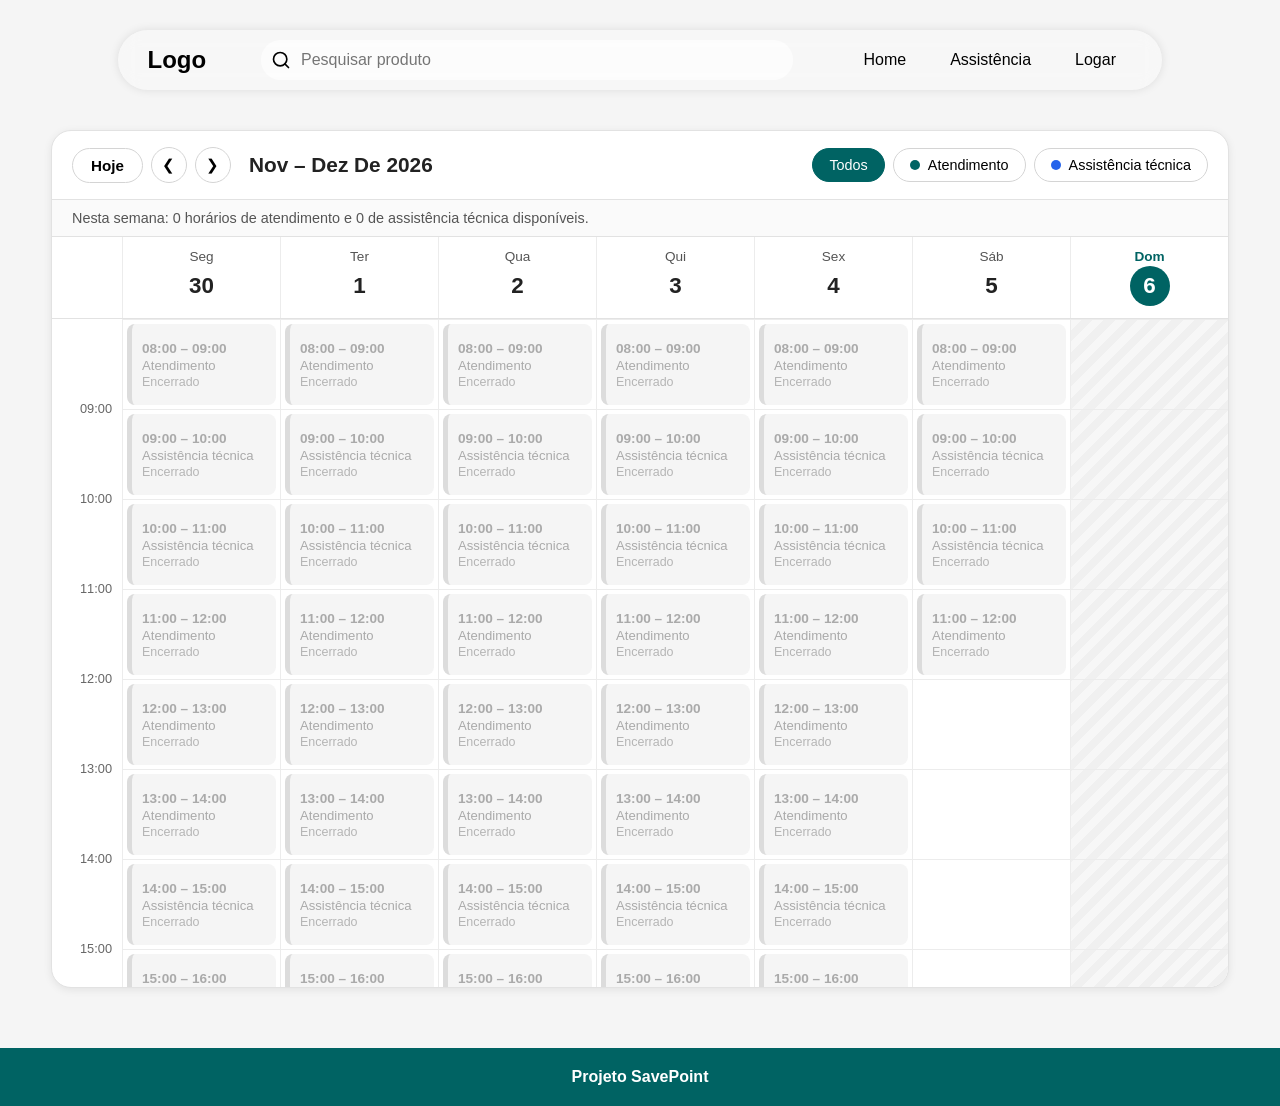
==== assist.html @ c8e8c06a "Atualização geral" ====
<!DOCTYPE html>
<html lang="pt-br" class="scrollbar">

<head>
    <meta charset="UTF-8">
    <meta name="viewport" content="width=device-width, initial-scale=1.0">
    <title>SavePoint - Assistência</title>
    <link rel="stylesheet" href="style.css">
    <link rel="stylesheet" href="assist.css">
</head>

<body>
    <header>
        <section>
            <h1 class="logo">Logo</h1>
        </section>
        <section class="search-bar">
            <div class="search-bar-icon">
                <svg width="20" height="20" viewBox="0 0 24 24" fill="none" stroke="currentColor" stroke-width="2"
                    stroke-linecap="round" stroke-linejoin="round">
                    <circle cx="11" cy="11" r="8"></circle>
                    <line x1="21" y1="21" x2="16.65" y2="16.65"></line>
                </svg>
            </div>
            <input class="search-bar-input" type="text" placeholder="Pesquisar produto" />
        </section>
        <nav>
            <a href="index.html">
                <li>Home</li>
            </a>
            <a href="assist.html">
                <li>Assistência</li>
            </a>
            <a href="login.html">
                <li>Logar</li>
            </a>
        </nav>
    </header>

    <main class="assistMain">
        <section class="calendario" aria-label="Agenda de atendimento e assistência técnica">

            <div class="calBarra">
                <div class="calNavegacao">
                    <button type="button" id="btnHoje" class="btnCal">Hoje</button>
                    <button type="button" id="btnSemanaAnterior" class="btnCalIcone" aria-label="Semana anterior"
                        title="Semana anterior">&#10094;</button>
                    <button type="button" id="btnSemanaSeguinte" class="btnCalIcone" aria-label="Próxima semana"
                        title="Próxima semana">&#10095;</button>
                    <h2 id="tituloPeriodo" aria-live="polite"></h2>
                </div>

                <div class="calFiltros" role="group" aria-label="Filtrar por tipo">
                    <button type="button" class="chip ativo" data-filtro="todos">Todos</button>
                    <button type="button" class="chip" data-filtro="atendimento">
                        <span class="ponto atendimento"></span>Atendimento
                    </button>
                    <button type="button" class="chip" data-filtro="assistencia">
                        <span class="ponto assistencia"></span>Assistência técnica
                    </button>
                </div>
            </div>

            <div class="calResumo" id="resumoSemana"></div>

            <div class="calRolagem">
                <div class="calGrade calCabecalho" id="cabecalhoDias"></div>
                <div class="calGrade calCorpo" id="corpoCalendario"></div>
            </div>
        </section>
    </main>

    <dialog id="dialogAgendamento" aria-labelledby="dialogTitulo">
        <form id="formAgendamento" method="dialog" novalidate>
            <h3 id="dialogTitulo"></h3>
            <p id="dialogHorario" class="dialogHorario"></p>

            <div id="blocoNovo">
                <div class="campoAg">
                    <label for="agNome">Nome</label>
                    <input id="agNome" type="text" autocomplete="name" required />
                </div>
                <div class="campoAg">
                    <label for="agTelefone">Telefone ou WhatsApp</label>
                    <input id="agTelefone" type="tel" autocomplete="tel" placeholder="(16) 90000-0000" required />
                </div>
                <div class="campoAg">
                    <label for="agDescricao" id="agDescricaoLabel"></label>
                    <textarea id="agDescricao" rows="3"></textarea>
                </div>
            </div>

            <div id="blocoMeu" hidden>
                <p id="meuResumo"></p>
            </div>

            <small class="erroAg" id="erroAg" role="alert"></small>

            <div class="dialogBotoes">
                <button type="button" class="btnSec" id="btnFechar">Fechar</button>
                <button type="button" class="btnPerigo" id="btnCancelar" hidden>Cancelar agendamento</button>
                <button type="submit" class="btnPrim" id="btnConfirmar">Confirmar agendamento</button>
            </div>
        </form>
    </dialog>

    <div class="toast" id="toast" role="status" aria-live="polite"></div>

    <footer>
        <section class="textFooter"><strong style="color: #fff;">Projeto SavePoint</strong></section>
    </footer>
</body>

<script src="scriptAssist.js"></script>

</html>
---- style.css ----
*{
    list-style: none;
    text-decoration: none;
    color: #000000;
    padding: 0;
    margin: 0;
}
.scrollbar{
    scrollbar-width: thin;
    scrollbar-color: rgb(0, 99, 99) #f5f5f5;
}
body{
    font-family: 'Roboto', sans-serif;
    background-color: #f5f5f5;
    width: 100%;
    display: flex;
    flex-direction: column;
    justify-content: center;
    align-items: center;
}
/*****INDEX*****/
header{
    display: flex;
    flex-direction: row;
    justify-content: space-between;
    align-items: center;
    padding: 10px;
    background-color: #ffffff44;
    width: 80%;
    border-radius: 90px;
    top: 30px;
    left: 50%;
    transform: translateX(-50%);
    position: fixed;
    z-index: 10;
    backdrop-filter: blur(10px);
    -webkit-backdrop-filter: blur(10px);
    box-shadow: 0 0 10px 0 rgba(0, 0, 0, 0.1);
}

.logo{
    font-size: 24px;
    font-weight: 600;
    color: #000000;
    margin-left: 20px;
}
.search-bar{
    display: flex;
    flex-direction: row;
    justify-content: space-between;
    align-items: center;
    padding: 10px;
    background-color: #ffffffa1;
    border-radius: 90px;
    width: 50%;
}
.search-bar-icon{
    width: 20px;
    height: 20px;
    background-color: transparent;
    border-radius: 90px;
    display: flex;
    justify-content: center;
    align-items: center;
}
.search-bar-input{
    background-color: transparent;
    border: none;
    outline: none;
    width: 100%;
    font-size: 16px;
    margin-left: 10px;
}
nav{
    display: flex;
    flex-direction: row;
    justify-content: space-between;
    align-items: center;
    gap: 12px;
    margin-right: 20px;
}
nav a{
    padding: 8px 16px;
    border-radius: 90px;
    transition: background-color 0.25s ease, box-shadow 0.25s ease;
}
nav a:hover{
    background-color: #ffffff;
    box-shadow: 0 0 10px 0 rgba(0, 0, 0, 0.08);
}
main{
    width: 100%;
    z-index: 0;
}
.banner{
    width: 100%;
    height: 600px;
    object-fit: cover;
}
.prouctsMain{
    display: flex;
    flex-direction: column;
    align-items: center;
    gap: 50px;
    width: 100%;
}
.displayBanner{
    margin-top: -250px;
    position: relative;
    display: flex;
    flex-direction: row;
}
.cardProduct {
    box-sizing: border-box;
    width: 250px;
    height: 300px;
    flex-shrink: 0;
    display: flex;
    flex-direction: column;
    gap: 8px;
    padding: 12px;
    background-color: #ffffff;
    border: 1px solid #e2e2e2;
    border-radius: 20px;
    box-shadow: 0 2px 8px rgba(0, 0, 0, 0.08);
    cursor: pointer;
    transition: transform 0.2s ease, box-shadow 0.2s ease, border-color 0.2s ease;
}

.cardProduct:hover {
    transform: translateY(-4px);
    box-shadow: 0 8px 18px rgba(0, 0, 0, 0.15);
    border-color: #000000;
}

.cardProduct img {
    width: 100%;
    height: 150px;
    object-fit: contain;
    background-color: #f5f5f5;
    border-radius: 14px;
    padding: 6px;
    box-sizing: border-box;
}

.cardProduct h3 {
    margin: 0;
    font-size: 1.2rem;
    font-weight: 600;
    line-height: 1.25;
    color: #222;
    display: -webkit-box;
    -webkit-line-clamp: 2;
    -webkit-box-orient: vertical;
    overflow: hidden;
}

.cardProduct span {
    margin-top: auto;          
    font-size: 1.15rem;
    font-weight: 700;
    color: rgb(0, 99, 99);
}oductSecundary{
    position: relative;
    display: flex;
    flex-direction: row;
}
.limitMain{
    width: 80%;
}

.carrosselContainer{
    max-width: 100%;
}
#bannerCard, #cardPromo, #cardVend {
    display: flex;              
    gap: 20px;                  
    overflow-x: auto;           
    scroll-behavior: smooth;    
    padding: 20px;
    scrollbar-width: none; 
  }
  #bannerCard::-webkit-scrollbar, #cardPromo::-webkit-scrollbar, #cardVend::-webkit-scrollbar {
    display: none;
  }
  .btn-bolinha {
    position: absolute;
    transform: translateY(-50%);
    
    width: 45px;             /* Largura e altura iguais formam o círculo */
    height: 45px;
    border-radius: 50%;      /* Deixa perfeitamente redondo */
    
    background-color: #333;
    color: #fff;
    border: none;
    font-size: 18px;
    cursor: pointer;
    box-shadow: 0 4px 8px rgba(0, 0, 0, 0.3);
    transition: background-color 0.2s, transform 0.2s;
    z-index: 10;             /* Garante que fique por cima dos cards */
  }
  .right{
    right: 50px;             
  }
  .left{
    left: 50px;         
  }
  .limitMain section.carrosselContainer{
    display: flex;
    flex-direction: row;
    justify-content: center;
    align-items: center;
}
  .btn-bolinha:hover {
    background-color: #000;
    transform: translateY(-50%) scale(1.08); /* Aumenta levemente ao passar o mouse */
  }
  .cardFooter {
    margin-top: auto;
    display: flex;
    align-items: center;
    justify-content: space-between;
    gap: 8px;
}

.cardFooter span {
    font-size: 1.1rem;
    font-weight: 700;
    color: rgb(0, 99, 99);
}

.btnCarrinho {
    width: 38px;
    height: 38px;
    flex-shrink: 0;
    display: flex;
    align-items: center;
    justify-content: center;
    border: none;
    border-radius: 50%;
    background-color: transparent;
    color: #fff;
    cursor: pointer;
    transition: background-color 0.2s ease, transform 0.15s ease;
}

.btnCarrinho:hover {
    background-color: rgb(0, 99, 99);
    transform: scale(1.1);
}

.btnCarrinho:active {
    transform: scale(0.95);
}

/* feedback ao adicionar */
.btnCarrinho.adicionado {
    background-color: rgb(0, 99, 99);
    animation: pop 0.4s ease;
}

@keyframes pop {
    0%   { transform: scale(1); }
    50%  { transform: scale(1.3); }
    100% { transform: scale(1); }
}

/*******LOGUIN***********/
/* Login - complementa o style.css (carregar depois dele) */

.loginMain {
    min-height: 100vh;
    box-sizing: border-box;
    display: flex;
    justify-content: center;
    align-items: center;
    padding: 140px 20px 60px; /* espaço para o header fixo */
}

.loginCard {
    width: 100%;
    max-width: 420px;
    box-sizing: border-box;
    padding: 32px;
    background-color: #ffffff;
    border: 1px solid #e2e2e2;
    border-radius: 20px;
    box-shadow: 0 2px 8px rgba(0, 0, 0, 0.08);
}

.loginCard h2 {
    font-size: 1.6rem;
    font-weight: 600;
    color: #222;
}

.loginSub {
    margin: 6px 0 24px;
    font-size: 0.95rem;
    color: #555;
}

.campo {
    display: flex;
    flex-direction: column;
    gap: 6px;
    margin-bottom: 18px;
}

.campo label {
    font-size: 0.9rem;
    font-weight: 600;
    color: #222;
}

.campo input,
.campoSenha {
    width: 100%;
    box-sizing: border-box;
    border: 1px solid #d4d4d4;
    border-radius: 12px;
    background-color: #f5f5f5;
    font-size: 1rem;
    transition: border-color 0.2s ease, box-shadow 0.2s ease;
}

.campo input {
    padding: 12px 14px;
    outline: none;
}

.campoSenha {
    display: flex;
    align-items: center;
}

.campoSenha input {
    border: none;
    background: transparent;
    flex: 1;
    min-width: 0;
}

.campo input:focus,
.campoSenha:focus-within {
    border-color: rgb(0, 99, 99);
    box-shadow: 0 0 0 3px rgba(0, 99, 99, 0.18);
}

.campo.invalido input,
.campo.invalido .campoSenha {
    border-color: #c62828;
}

.btnOlho {
    width: 40px;
    height: 40px;
    margin-right: 4px;
    flex-shrink: 0;
    display: flex;
    align-items: center;
    justify-content: center;
    border: none;
    border-radius: 50%;
    background: transparent;
    cursor: pointer;
    transition: background-color 0.2s ease;
}

.btnOlho:hover {
    background-color: #e8e8e8;
}

.btnOlho:focus-visible,
.btnEntrar:focus-visible,
.linkSecundario:focus-visible {
    outline: 3px solid rgba(0, 99, 99, 0.4);
    outline-offset: 2px;
}

.erro {
    min-height: 1em;
    font-size: 0.82rem;
    color: #c62828;
}

.erroGeral {
    display: block;
    margin-bottom: 12px;
}

.linhaOpcoes {
    display: flex;
    justify-content: space-between;
    align-items: center;
    gap: 12px;
    margin-bottom: 18px;
    font-size: 0.9rem;
}

.lembrar {
    display: flex;
    align-items: center;
    gap: 8px;
    cursor: pointer;
}

.lembrar input {
    accent-color: rgb(0, 99, 99);
    width: 16px;
    height: 16px;
}

.linkSecundario {
    font-weight: 600;
    color: rgb(0, 99, 99);
}

.linkSecundario:hover {
    text-decoration: underline;
}

.btnEntrar {
    width: 100%;
    padding: 13px;
    border: none;
    border-radius: 90px;
    background-color: rgb(0, 99, 99);
    color: #fff;
    font-size: 1rem;
    font-weight: 600;
    cursor: pointer;
    transition: background-color 0.2s ease, transform 0.15s ease;
}

.btnEntrar:hover {
    background-color: rgb(0, 76, 76);
}

.btnEntrar:active {
    transform: scale(0.98);
}

.btnEntrar:disabled {
    opacity: 0.6;
    cursor: not-allowed;
}

.criarConta {
    margin-top: 22px;
    text-align: center;
    font-size: 0.92rem;
    color: #555;
}

@media (max-width: 600px) {
    .loginCard {
        padding: 24px 20px;
    }
}

/******ASSISTENCIA*******/
/* Assistência - complementa o style.css (carregar depois dele) */

:root {
    --verde: rgb(0, 99, 99);
    --verde-escuro: rgb(0, 76, 76);
    --verde-claro: #e0f0f0;
    --azul: #2563eb;
    --azul-claro: #e3ecfd;
    --linha: #e2e2e2;
    --linha-hora: #ececec;
    --altura-hora: 90px;
    --largura-horas: 70px;
}

.assistMain {
    box-sizing: border-box;
    width: 100%;
    padding: 130px 20px 40px; /* espaço para o header fixo */
    display: flex;
    justify-content: center;
}

.calendario {
    width: 95%;
    max-width: 1500px;
    box-sizing: border-box;
    background-color: #ffffff;
    border: 1px solid var(--linha);
    border-radius: 20px;
    box-shadow: 0 2px 8px rgba(0, 0, 0, 0.08);
    overflow: hidden;
}

/* ---------- Barra superior ---------- */
.calBarra {
    display: flex;
    justify-content: space-between;
    align-items: center;
    flex-wrap: wrap;
    gap: 12px;
    padding: 16px 20px;
    border-bottom: 1px solid var(--linha);
}

.calNavegacao {
    display: flex;
    align-items: center;
    gap: 8px;
}

.calNavegacao h2 {
    margin-left: 10px;
    font-size: 1.3rem;
    font-weight: 600;
    color: #222;
    text-transform: capitalize;
}

.btnCal,
.btnCalIcone {
    border: 1px solid #d4d4d4;
    background-color: #ffffff;
    border-radius: 90px;
    font-size: 0.95rem;
    cursor: pointer;
    transition: background-color 0.2s ease, border-color 0.2s ease;
}

.btnCal {
    padding: 8px 18px;
    font-weight: 600;
}

.btnCalIcone {
    width: 36px;
    height: 36px;
}

.btnCal:hover,
.btnCalIcone:hover {
    background-color: var(--verde-claro);
    border-color: var(--verde);
}

.calFiltros {
    display: flex;
    gap: 8px;
    flex-wrap: wrap;
}

.chip {
    display: flex;
    align-items: center;
    gap: 8px;
    padding: 8px 16px;
    border: 1px solid #d4d4d4;
    border-radius: 90px;
    background-color: #ffffff;
    font-size: 0.9rem;
    cursor: pointer;
    transition: background-color 0.2s ease, border-color 0.2s ease;
}

.chip:hover {
    border-color: var(--verde);
}

.chip.ativo {
    background-color: var(--verde);
    border-color: var(--verde);
    color: #fff;
}

.chip.ativo .ponto {
    box-shadow: 0 0 0 2px #fff;
}

.ponto {
    width: 10px;
    height: 10px;
    border-radius: 50%;
    display: inline-block;
}

.ponto.atendimento {
    background-color: var(--verde);
}

.ponto.assistencia {
    background-color: var(--azul);
}

.calResumo {
    padding: 10px 20px;
    font-size: 0.9rem;
    color: #555;
    background-color: #fafafa;
    border-bottom: 1px solid var(--linha);
}

/* ---------- Grade ---------- */
.calRolagem {
    overflow-x: auto;
    overflow-y: auto;
    max-height: calc(100vh - 150px);
    min-height: 600px;
}

.calGrade {
    display: grid;
    grid-template-columns: var(--largura-horas) repeat(7, minmax(130px, 1fr));
    min-width: 1000px;
}

.calCabecalho {
    position: sticky;
    top: 0;
    z-index: 5;
    background-color: #ffffff;
    border-bottom: 1px solid var(--linha);
}

.diaTitulo {
    padding: 12px 8px;
    text-align: center;
    border-left: 1px solid var(--linha-hora);
}

.diaTitulo .diaSemana {
    display: block;
    font-size: 0.85rem;
    color: #555;
    text-transform: capitalize;
}

.diaTitulo .diaNumero {
    display: inline-flex;
    justify-content: center;
    align-items: center;
    min-width: 40px;
    height: 40px;
    margin-top: 2px;
    border-radius: 50%;
    font-size: 1.4rem;
    font-weight: 600;
    color: #222;
}

.diaTitulo.hoje .diaNumero {
    background-color: var(--verde);
    color: #fff;
}

.diaTitulo.hoje .diaSemana {
    color: var(--verde);
    font-weight: 600;
}

.calCorpo {
    position: relative;
}

.colHoras {
    display: flex;
    flex-direction: column;
}

.horaRotulo {
    height: var(--altura-hora);
    box-sizing: border-box;
    padding: 0 10px;
    text-align: right;
    font-size: 0.8rem;
    color: #666;
    transform: translateY(-8px);
}

.colDia {
    position: relative;
    display: flex;
    flex-direction: column;
    border-left: 1px solid var(--linha-hora);
}

.colDia.fechado {
    background: repeating-linear-gradient(135deg, #f7f7f7, #f7f7f7 8px, #f0f0f0 8px, #f0f0f0 16px);
}

.celula {
    height: var(--altura-hora);
    box-sizing: border-box;
    padding: 4px;
    border-top: 1px solid var(--linha-hora);
}

/* ---------- Horários ---------- */
.slot {
    width: 100%;
    height: 100%;
    box-sizing: border-box;
    display: flex;
    flex-direction: column;
    justify-content: center;
    gap: 2px;
    padding: 8px 10px;
    border: none;
    border-left: 5px solid transparent;
    border-radius: 8px;
    text-align: left;
    font-size: 0.85rem;
    transition: transform 0.15s ease, box-shadow 0.15s ease;
}

.slot .slotHora {
    font-weight: 700;
    font-size: 0.85rem;
}

.slot .slotTipo {
    font-size: 0.82rem;
}

.slot .slotStatus {
    font-size: 0.78rem;
    opacity: 0.85;
}

.slot.livre {
    cursor: pointer;
}

.slot.livre:hover {
    transform: translateY(-2px);
    box-shadow: 0 4px 10px rgba(0, 0, 0, 0.15);
}

.slot.livre.atendimento {
    background-color: var(--verde-claro);
    border-left-color: var(--verde);
}

.slot.livre.assistencia {
    background-color: var(--azul-claro);
    border-left-color: var(--azul);
}

.slot.ocupado {
    background-color: #ececec;
    border-left-color: #b5b5b5;
    color: #777;
    cursor: not-allowed;
}

.slot.ocupado * {
    color: #777;
}

.slot.passado {
    background-color: #f5f5f5;
    border-left-color: #dcdcdc;
    cursor: default;
}

.slot.passado * {
    color: #aaa;
}

.slot.meu {
    cursor: pointer;
    background-color: var(--verde);
    border-left-color: #003c3c;
}

.slot.meu.assistencia {
    background-color: var(--azul);
    border-left-color: #153f9f;
}

.slot.meu * {
    color: #fff;
}

.slot.meu:hover {
    transform: translateY(-2px);
    box-shadow: 0 4px 10px rgba(0, 0, 0, 0.25);
}

.slot:focus-visible,
.chip:focus-visible,
.btnCal:focus-visible,
.btnCalIcone:focus-visible {
    outline: 3px solid rgba(0, 99, 99, 0.45);
    outline-offset: 2px;
}

.slotVazio {
    width: 100%;
    height: 100%;
}

/* linha do horário atual */
.linhaAgora {
    position: absolute;
    left: 0;
    right: 0;
    height: 2px;
    background-color: #d32f2f;
    z-index: 3;
    pointer-events: none;
}

.linhaAgora::before {
    content: "";
    position: absolute;
    left: -5px;
    top: -4px;
    width: 10px;
    height: 10px;
    border-radius: 50%;
    background-color: #d32f2f;
}

/* ---------- Diálogo ---------- */
dialog {
    margin: auto; /* o reset global (* { margin: 0 }) tira o centro padrão */
    width: min(440px, calc(100% - 32px));
    box-sizing: border-box;
    padding: 28px;
    border: 1px solid var(--linha);
    border-radius: 20px;
    box-shadow: 0 12px 40px rgba(0, 0, 0, 0.25);
}

dialog::backdrop {
    background-color: rgba(0, 0, 0, 0.4);
}

dialog h3 {
    font-size: 1.3rem;
    font-weight: 600;
    color: #222;
}

.dialogHorario {
    margin: 4px 0 18px;
    font-size: 0.95rem;
    color: #555;
    text-transform: capitalize;
}

.campoAg {
    display: flex;
    flex-direction: column;
    gap: 6px;
    margin-bottom: 14px;
}

.campoAg label {
    font-size: 0.9rem;
    font-weight: 600;
}

.campoAg input,
.campoAg textarea {
    padding: 11px 13px;
    border: 1px solid #d4d4d4;
    border-radius: 12px;
    background-color: #f5f5f5;
    font-family: inherit;
    font-size: 1rem;
    resize: vertical;
    outline: none;
    transition: border-color 0.2s ease, box-shadow 0.2s ease;
}

.campoAg input:focus,
.campoAg textarea:focus {
    border-color: var(--verde);
    box-shadow: 0 0 0 3px rgba(0, 99, 99, 0.18);
}

#blocoMeu p {
    margin-bottom: 14px;
    line-height: 1.5;
}

.erroAg {
    display: block;
    min-height: 1em;
    margin-bottom: 10px;
    font-size: 0.85rem;
    color: #c62828;
}

.dialogBotoes {
    display: flex;
    justify-content: flex-end;
    flex-wrap: wrap;
    gap: 10px;
}

.btnPrim,
.btnSec,
.btnPerigo {
    padding: 10px 20px;
    border-radius: 90px;
    font-size: 0.95rem;
    font-weight: 600;
    cursor: pointer;
    transition: background-color 0.2s ease;
}

.btnPrim {
    border: none;
    background-color: var(--verde);
    color: #fff;
}

.btnPrim:hover {
    background-color: var(--verde-escuro);
}

.btnSec {
    border: 1px solid #d4d4d4;
    background-color: #fff;
}

.btnSec:hover {
    background-color: #f0f0f0;
}

.btnPerigo {
    border: 1px solid #c62828;
    background-color: #fff;
    color: #c62828;
}

.btnPerigo:hover {
    background-color: #fdecec;
}

.btnPrim:focus-visible,
.btnSec:focus-visible,
.btnPerigo:focus-visible {
    outline: 3px solid rgba(0, 99, 99, 0.45);
    outline-offset: 2px;
}

[hidden] {
    display: none !important;
}

/* ---------- Aviso ---------- */
.toast {
    position: fixed;
    left: 50%;
    bottom: 30px;
    transform: translate(-50%, 20px);
    padding: 12px 22px;
    border-radius: 90px;
    background-color: #222;
    color: #fff;
    font-size: 0.95rem;
    opacity: 0;
    pointer-events: none;
    transition: opacity 0.25s ease, transform 0.25s ease;
    z-index: 30;
}

.toast.visivel {
    opacity: 1;
    transform: translate(-50%, 0);
}

@media (prefers-reduced-motion: reduce) {
    .slot,
    .toast {
        transition: none;
    }
}

@media (max-width: 700px) {
    .assistMain {
        padding: 110px 8px 30px;
    }

    .calendario {
        width: 100%;
    }
}

footer{
    width: 100%;
    margin-top: 20px;
    text-align: center;
}
.textFooter{
    background-color: rgb(0, 99, 99);
    padding: 20px;
}
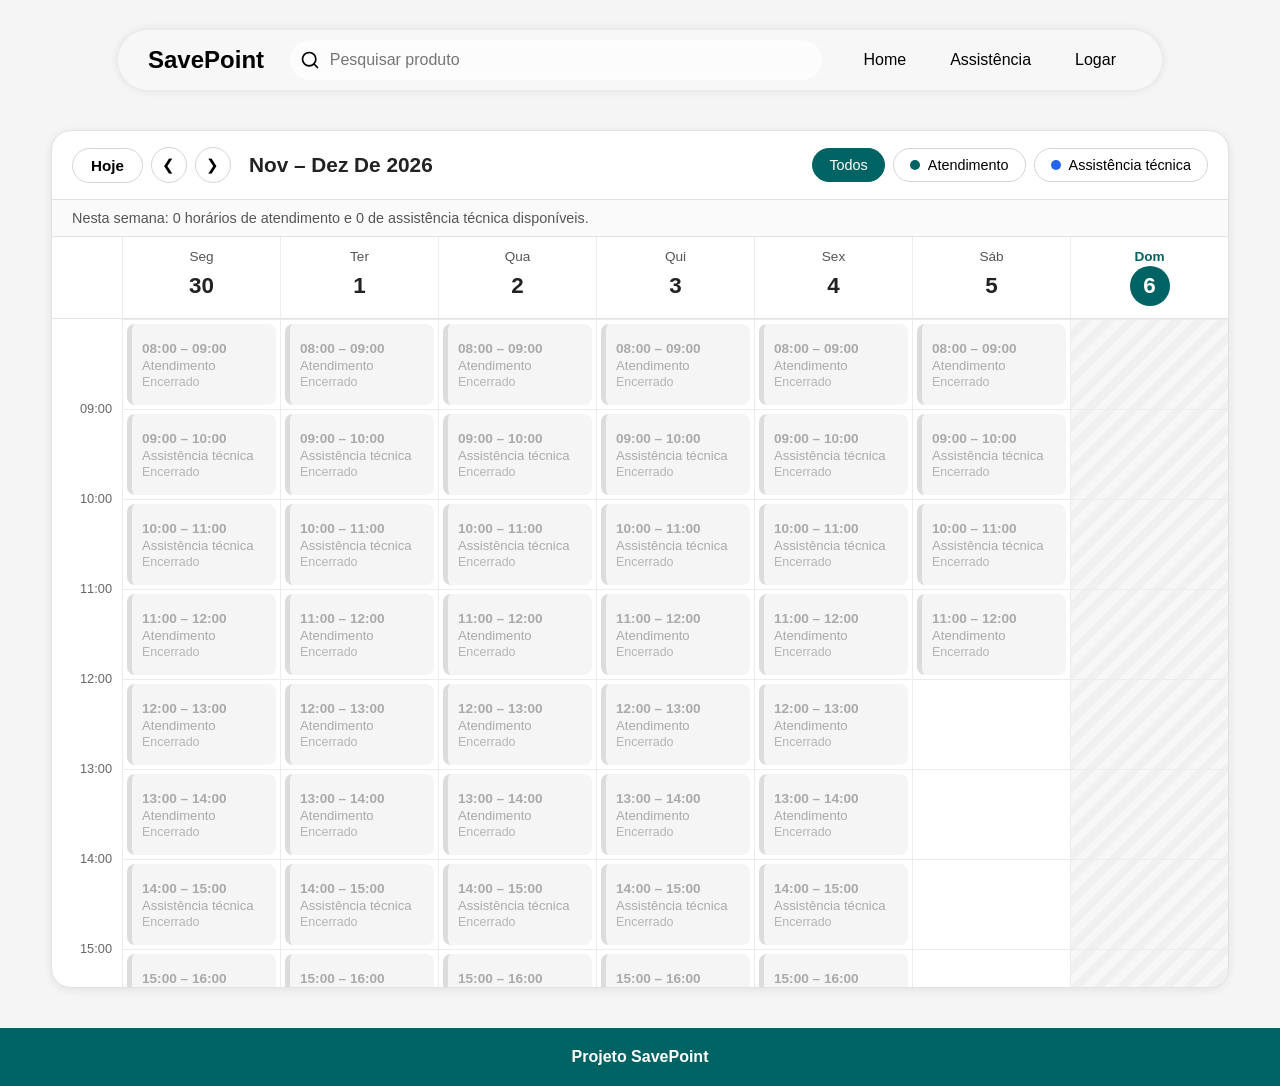
==== commit 2b545a15: "Adição de paginas" ====
--- a/assist.html
+++ b/assist.html
@@ -12,7 +12,7 @@
 <body>
     <header>
         <section>
-            <h1 class="logo">Logo</h1>
+            <h1 class="logo"><a href="index.html">SavePoint</a></h1>
         </section>
         <section class="search-bar">
             <div class="search-bar-icon">
--- a/style.css
+++ b/style.css
@@ -275,7 +275,7 @@
     display: flex;
     justify-content: center;
     align-items: center;
-    padding: 140px 20px 60px; /* espaço para o header fixo */
+    padding-top: 120px; /* espaço para o header fixo */
 }
 
 .loginCard {
@@ -994,10 +994,207 @@
 
 footer{
     width: 100%;
-    margin-top: 20px;
     text-align: center;
 }
 .textFooter{
     background-color: rgb(0, 99, 99);
     padding: 20px;
+}
+.line{
+    width: 100%;
+    height: 500px;
+    background: linear-gradient(to top, rgb(0, 99, 99), #f5f5f5);
+    margin-top: -300px;
+    z-index: -1;
+    position: absolute;
+}
+/* Página de produto - complementa o style.css (carregar depois dele) */
+
+.produtoMain {
+    box-sizing: border-box;
+    width: 100%;
+    max-width: 1100px;
+    margin: 0 auto;
+    padding: 130px 20px 40px; /* espaço para o header fixo */
+}
+
+.caminho {
+    margin-bottom: 16px;
+    font-size: 0.9rem;
+    color: #555;
+}
+
+.linkVerde {
+    color: rgb(0, 99, 99);
+    font-weight: 600;
+}
+
+.linkVerde:hover {
+    text-decoration: underline;
+}
+
+.produtoCard {
+    display: flex;
+    gap: 32px;
+    padding: 28px;
+    background-color: #ffffff;
+    border: 1px solid #e2e2e2;
+    border-radius: 20px;
+    box-shadow: 0 2px 8px rgba(0, 0, 0, 0.08);
+}
+
+.produtoImagem {
+    position: relative;
+    flex: 1;
+    min-height: 380px;
+    display: flex;
+    justify-content: center;
+    align-items: center;
+    background-color: #f5f5f5;
+    border-radius: 14px;
+    overflow: hidden;
+}
+
+.produtoImagem span {
+    color: #999;
+}
+
+.produtoImagem img {
+    position: absolute;
+    inset: 0;
+    width: 100%;
+    height: 100%;
+    object-fit: contain;
+    padding: 16px;
+    box-sizing: border-box;
+}
+
+.produtoInfo {
+    flex: 1;
+    display: flex;
+    flex-direction: column;
+    gap: 14px;
+}
+
+.produtoInfo h2 {
+    font-size: 1.7rem;
+    font-weight: 600;
+    line-height: 1.25;
+    color: #222;
+}
+
+.preco {
+    font-size: 2rem;
+    font-weight: 700;
+    color: rgb(0, 99, 99);
+}
+
+.parcela {
+    margin-top: -10px;
+    font-size: 0.95rem;
+    color: #555;
+}
+
+.descricao {
+    line-height: 1.55;
+    color: #333;
+}
+
+.beneficios {
+    display: flex;
+    flex-direction: column;
+    gap: 6px;
+    padding: 14px 16px;
+    background-color: #e0f0f0;
+    border-radius: 12px;
+    font-size: 0.92rem;
+}
+
+.beneficios li::before {
+    content: "✓ ";
+    font-weight: 700;
+    color: rgb(0, 99, 99);
+}
+
+.quantidade {
+    display: flex;
+    align-items: center;
+    gap: 14px;
+}
+
+.quantidadeControle {
+    display: flex;
+    align-items: center;
+    border: 1px solid #d4d4d4;
+    border-radius: 90px;
+    overflow: hidden;
+}
+
+.quantidadeControle button {
+    width: 38px;
+    height: 38px;
+    border: none;
+    background-color: #f5f5f5;
+    font-size: 1.1rem;
+    cursor: pointer;
+}
+
+.quantidadeControle button:hover {
+    background-color: #e0f0f0;
+}
+
+.quantidadeControle strong {
+    min-width: 40px;
+    text-align: center;
+}
+
+.acoes {
+    display: flex;
+    gap: 12px;
+    margin-top: auto;
+}
+
+.btnComprar,
+.btnAdicionar {
+    flex: 1;
+    padding: 13px;
+    border-radius: 90px;
+    font-size: 1rem;
+    font-weight: 600;
+    cursor: pointer;
+    transition: background-color 0.2s ease;
+}
+
+.btnComprar {
+    border: none;
+    background-color: rgb(0, 99, 99);
+    color: #fff;
+}
+
+.btnComprar:hover {
+    background-color: rgb(0, 76, 76);
+}
+
+.btnAdicionar {
+    border: 2px solid rgb(0, 99, 99);
+    background-color: #fff;
+    color: rgb(0, 99, 99);
+}
+
+.btnAdicionar:hover {
+    background-color: #e0f0f0;
+}
+
+@media (max-width: 800px) {
+    .produtoCard {
+        flex-direction: column;
+    }
+
+    .produtoImagem {
+        min-height: 260px;
+    }
+
+    .acoes {
+        flex-direction: column;
+    }
 }
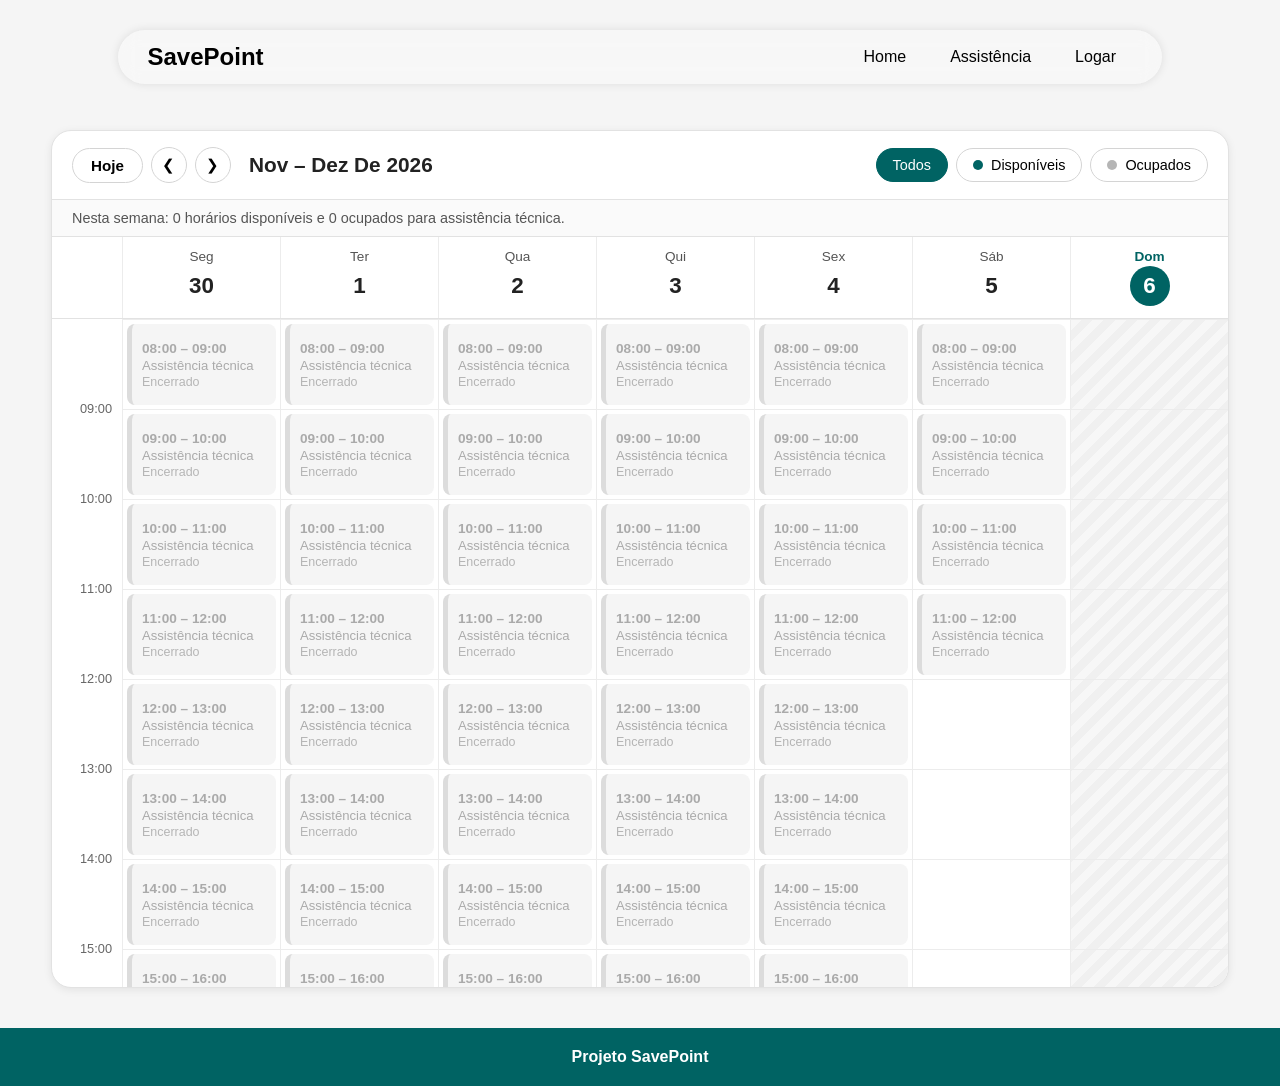
==== commit caecc677: "Atualizalção refinada" ====
--- a/assist.html
+++ b/assist.html
@@ -14,31 +14,27 @@
         <section>
             <h1 class="logo"><a href="index.html">SavePoint</a></h1>
         </section>
-        <section class="search-bar">
-            <div class="search-bar-icon">
-                <svg width="20" height="20" viewBox="0 0 24 24" fill="none" stroke="currentColor" stroke-width="2"
-                    stroke-linecap="round" stroke-linejoin="round">
-                    <circle cx="11" cy="11" r="8"></circle>
-                    <line x1="21" y1="21" x2="16.65" y2="16.65"></line>
-                </svg>
-            </div>
-            <input class="search-bar-input" type="text" placeholder="Pesquisar produto" />
-        </section>
         <nav>
             <a href="index.html">
-                <li>Home</li>
+                <li>
+                    Home
+                </li>
             </a>
             <a href="assist.html">
-                <li>Assistência</li>
+                <li>
+                    Assistência
+                </li>
             </a>
             <a href="login.html">
-                <li>Logar</li>
+                <li>
+                    Logar
+                </li>
             </a>
         </nav>
     </header>
 
     <main class="assistMain">
-        <section class="calendario" aria-label="Agenda de atendimento e assistência técnica">
+        <section class="calendario" aria-label="Agenda de assistência técnica">
 
             <div class="calBarra">
                 <div class="calNavegacao">
@@ -50,13 +46,13 @@
                     <h2 id="tituloPeriodo" aria-live="polite"></h2>
                 </div>
 
-                <div class="calFiltros" role="group" aria-label="Filtrar por tipo">
+                <div class="calFiltros" role="group" aria-label="Filtrar por disponibilidade">
                     <button type="button" class="chip ativo" data-filtro="todos">Todos</button>
-                    <button type="button" class="chip" data-filtro="atendimento">
-                        <span class="ponto atendimento"></span>Atendimento
+                    <button type="button" class="chip" data-filtro="livre">
+                        <span class="ponto livre"></span>Disponíveis
                     </button>
-                    <button type="button" class="chip" data-filtro="assistencia">
-                        <span class="ponto assistencia"></span>Assistência técnica
+                    <button type="button" class="chip" data-filtro="ocupado">
+                        <span class="ponto ocupado"></span>Ocupados
                     </button>
                 </div>
             </div>
@@ -85,6 +81,15 @@
                     <input id="agTelefone" type="tel" autocomplete="tel" placeholder="(16) 90000-0000" required />
                 </div>
                 <div class="campoAg">
+                    <label for="agServico">Serviço</label>
+                    <select id="agServico" required>
+                        <option value="">Selecione o serviço</option>
+                        <option value="celulares">Celulares</option>
+                        <option value="computadores">Computadores</option>
+                        <option value="videogames">Videogames</option>
+                    </select>
+                </div>
+                <div class="campoAg">
                     <label for="agDescricao" id="agDescricaoLabel"></label>
                     <textarea id="agDescricao" rows="3"></textarea>
                 </div>
@@ -111,6 +116,7 @@
     </footer>
 </body>
 
-<script src="scriptAssist.js"></script>
+<script src="scripts/auth.js"></script>
+<script src="scripts/scriptAssist.js"></script>
 
 </html>
--- a/style.css
+++ b/style.css
@@ -135,9 +135,9 @@
 
 .cardProduct img {
     width: 100%;
-    height: 150px;
+    height: 200px;
     object-fit: contain;
-    background-color: #f5f5f5;
+    background-color: #fff;
     border-radius: 14px;
     padding: 6px;
     box-sizing: border-box;
@@ -462,6 +462,7 @@
 
 /******ASSISTENCIA*******/
 /* Assistência - complementa o style.css (carregar depois dele) */
+/* Assistência - complementa o style.css (carregar depois dele) */
 
 :root {
     --verde: rgb(0, 99, 99);
@@ -585,12 +586,12 @@
     display: inline-block;
 }
 
-.ponto.atendimento {
+.ponto.livre {
     background-color: var(--verde);
 }
 
-.ponto.assistencia {
-    background-color: var(--azul);
+.ponto.ocupado {
+    background-color: #b5b5b5;
 }
 
 .calResumo {
@@ -737,14 +738,9 @@
     box-shadow: 0 4px 10px rgba(0, 0, 0, 0.15);
 }
 
-.slot.livre.atendimento {
+.slot.livre {
     background-color: var(--verde-claro);
     border-left-color: var(--verde);
-}
-
-.slot.livre.assistencia {
-    background-color: var(--azul-claro);
-    border-left-color: var(--azul);
 }
 
 .slot.ocupado {
@@ -772,11 +768,6 @@
     cursor: pointer;
     background-color: var(--verde);
     border-left-color: #003c3c;
-}
-
-.slot.meu.assistencia {
-    background-color: var(--azul);
-    border-left-color: #153f9f;
 }
 
 .slot.meu * {
@@ -864,6 +855,7 @@
 }
 
 .campoAg input,
+.campoAg select,
 .campoAg textarea {
     padding: 11px 13px;
     border: 1px solid #d4d4d4;
@@ -877,6 +869,7 @@
 }
 
 .campoAg input:focus,
+.campoAg select:focus,
 .campoAg textarea:focus {
     border-color: var(--verde);
     box-shadow: 0 0 0 3px rgba(0, 99, 99, 0.18);
@@ -991,23 +984,124 @@
         width: 100%;
     }
 }
-
-footer{
-    width: 100%;
-    text-align: center;
-}
-.textFooter{
+/*****USUARIO***********/
+/* Página de usuário - reaproveita os cards do login.css (carregar depois dele) */
+
+.usuarioMain {
+    box-sizing: border-box;
+    width: 100%;
+    max-width: 900px;
+    margin: 0 auto;
+    padding: 130px 20px 50px; /* espaço para o header fixo */
+    display: flex;
+    flex-direction: column;
+    gap: 24px;
+}
+
+.usuarioTopo {
+    display: flex;
+    align-items: center;
+    gap: 16px;
+}
+
+.usuarioTopo h2 {
+    font-size: 1.5rem;
+    font-weight: 600;
+    color: #222;
+}
+
+.usuarioTopo p {
+    color: #555;
+}
+
+.avatar {
+    width: 64px;
+    height: 64px;
+    flex-shrink: 0;
+    display: flex;
+    justify-content: center;
+    align-items: center;
+    border-radius: 50%;
     background-color: rgb(0, 99, 99);
-    padding: 20px;
-}
-.line{
-    width: 100%;
-    height: 500px;
-    background: linear-gradient(to top, rgb(0, 99, 99), #f5f5f5);
-    margin-top: -300px;
-    z-index: -1;
-    position: absolute;
-}
+    color: #fff;
+    font-size: 1.7rem;
+    font-weight: 600;
+}
+
+.usuarioCard {
+    max-width: none;
+}
+
+.gridCampos {
+    display: grid;
+    grid-template-columns: repeat(2, 1fr);
+    column-gap: 20px;
+}
+
+.msg {
+    display: block;
+    min-height: 1em;
+    margin-bottom: 12px;
+    font-size: 0.9rem;
+}
+
+.msg.erro {
+    color: #c62828;
+}
+
+.msg.ok {
+    color: rgb(0, 99, 99);
+    font-weight: 600;
+}
+
+.usuarioCard .btnEntrar {
+    width: auto;
+    padding: 12px 28px;
+}
+
+.acoesConta {
+    display: flex;
+    justify-content: space-between;
+    flex-wrap: wrap;
+    gap: 12px;
+}
+
+.btnSair,
+.btnExcluir {
+    padding: 11px 24px;
+    border-radius: 90px;
+    background-color: #fff;
+    font-size: 0.95rem;
+    font-weight: 600;
+    cursor: pointer;
+    transition: background-color 0.2s ease;
+}
+
+.btnSair {
+    border: 2px solid rgb(0, 99, 99);
+    color: rgb(0, 99, 99);
+}
+
+.btnSair:hover {
+    background-color: #e0f0f0;
+}
+
+.btnExcluir {
+    border: 2px solid #c62828;
+    color: #c62828;
+}
+
+.btnExcluir:hover {
+    background-color: #fdecec;
+}
+
+@media (max-width: 700px) {
+    .gridCampos {
+        grid-template-columns: 1fr;
+    }
+}
+
+/******PROUTO********/
 /* Página de produto - complementa o style.css (carregar depois dele) */
 
 .produtoMain {
@@ -1197,4 +1291,13 @@
     .acoes {
         flex-direction: column;
     }
+}
+
+footer{
+    width: 100%;
+    text-align: center;
+}
+.textFooter{
+    background-color: rgb(0, 99, 99);
+    padding: 20px;
 }
